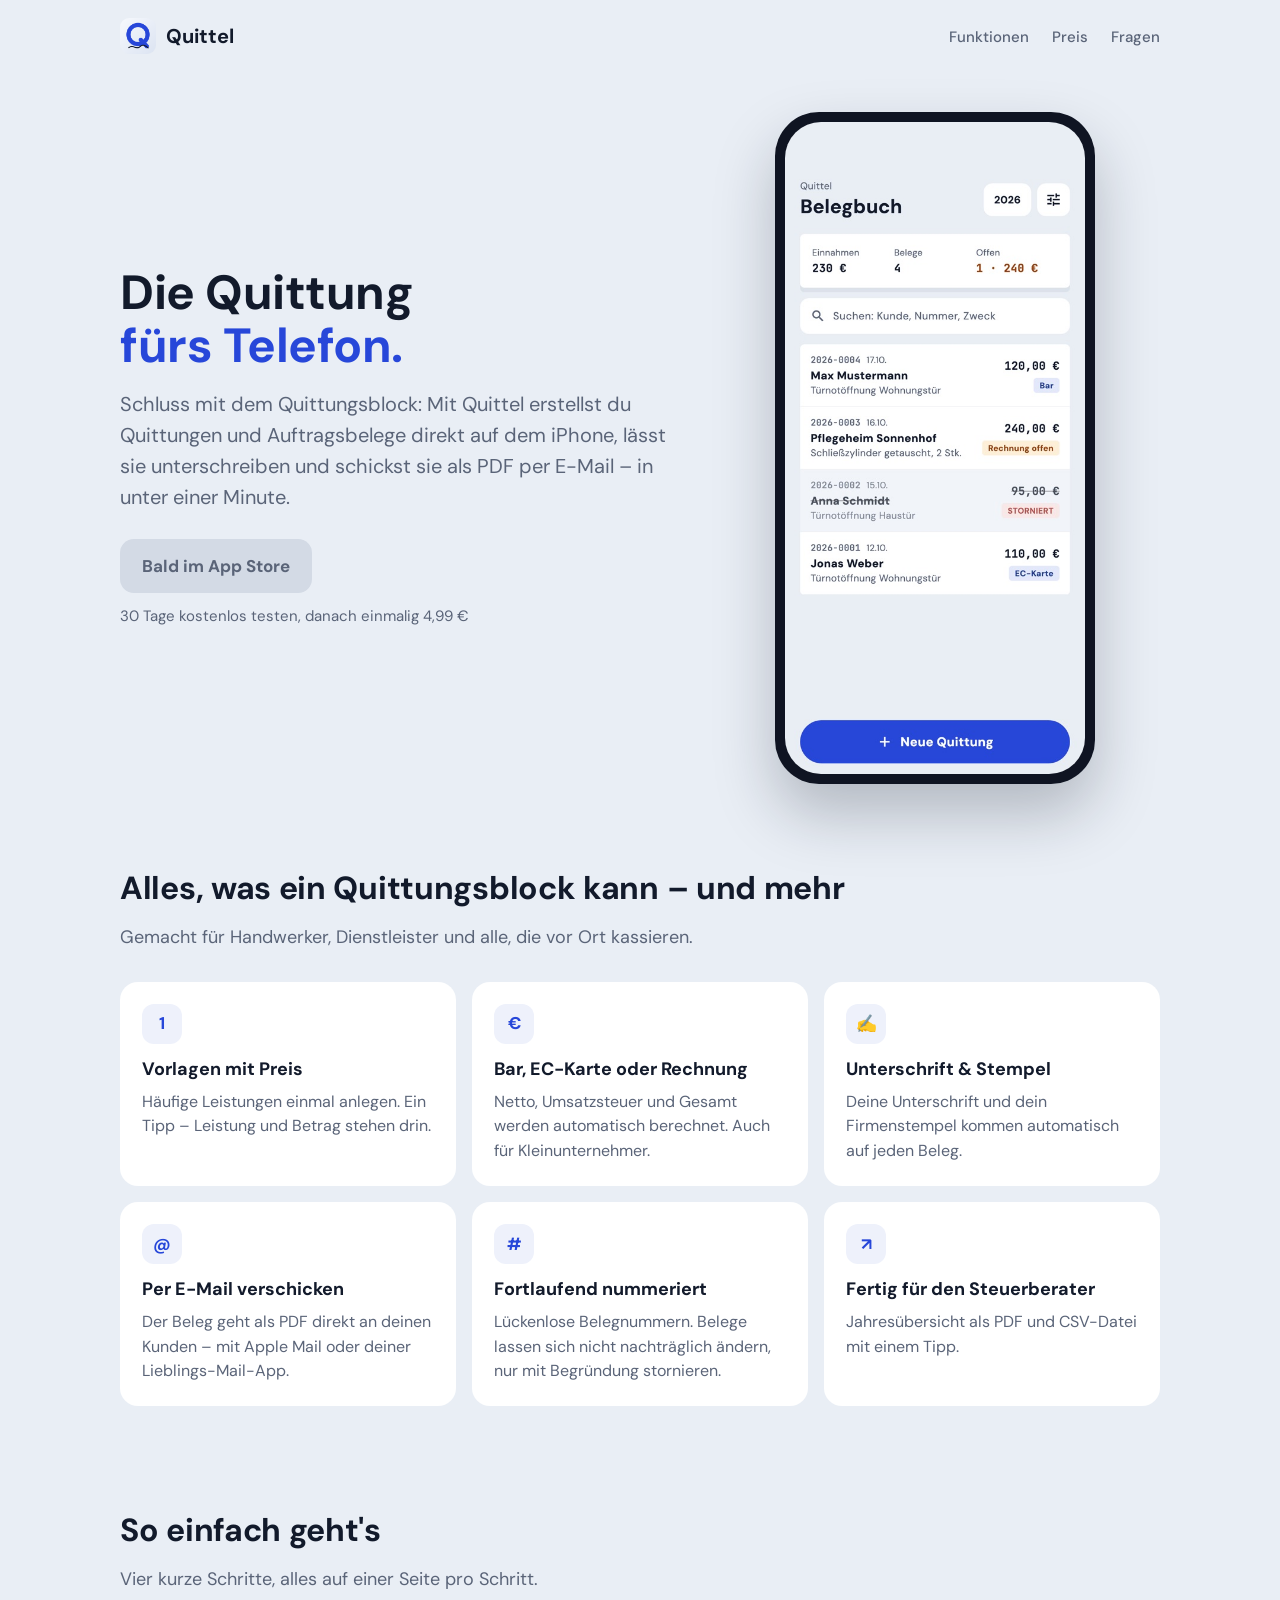
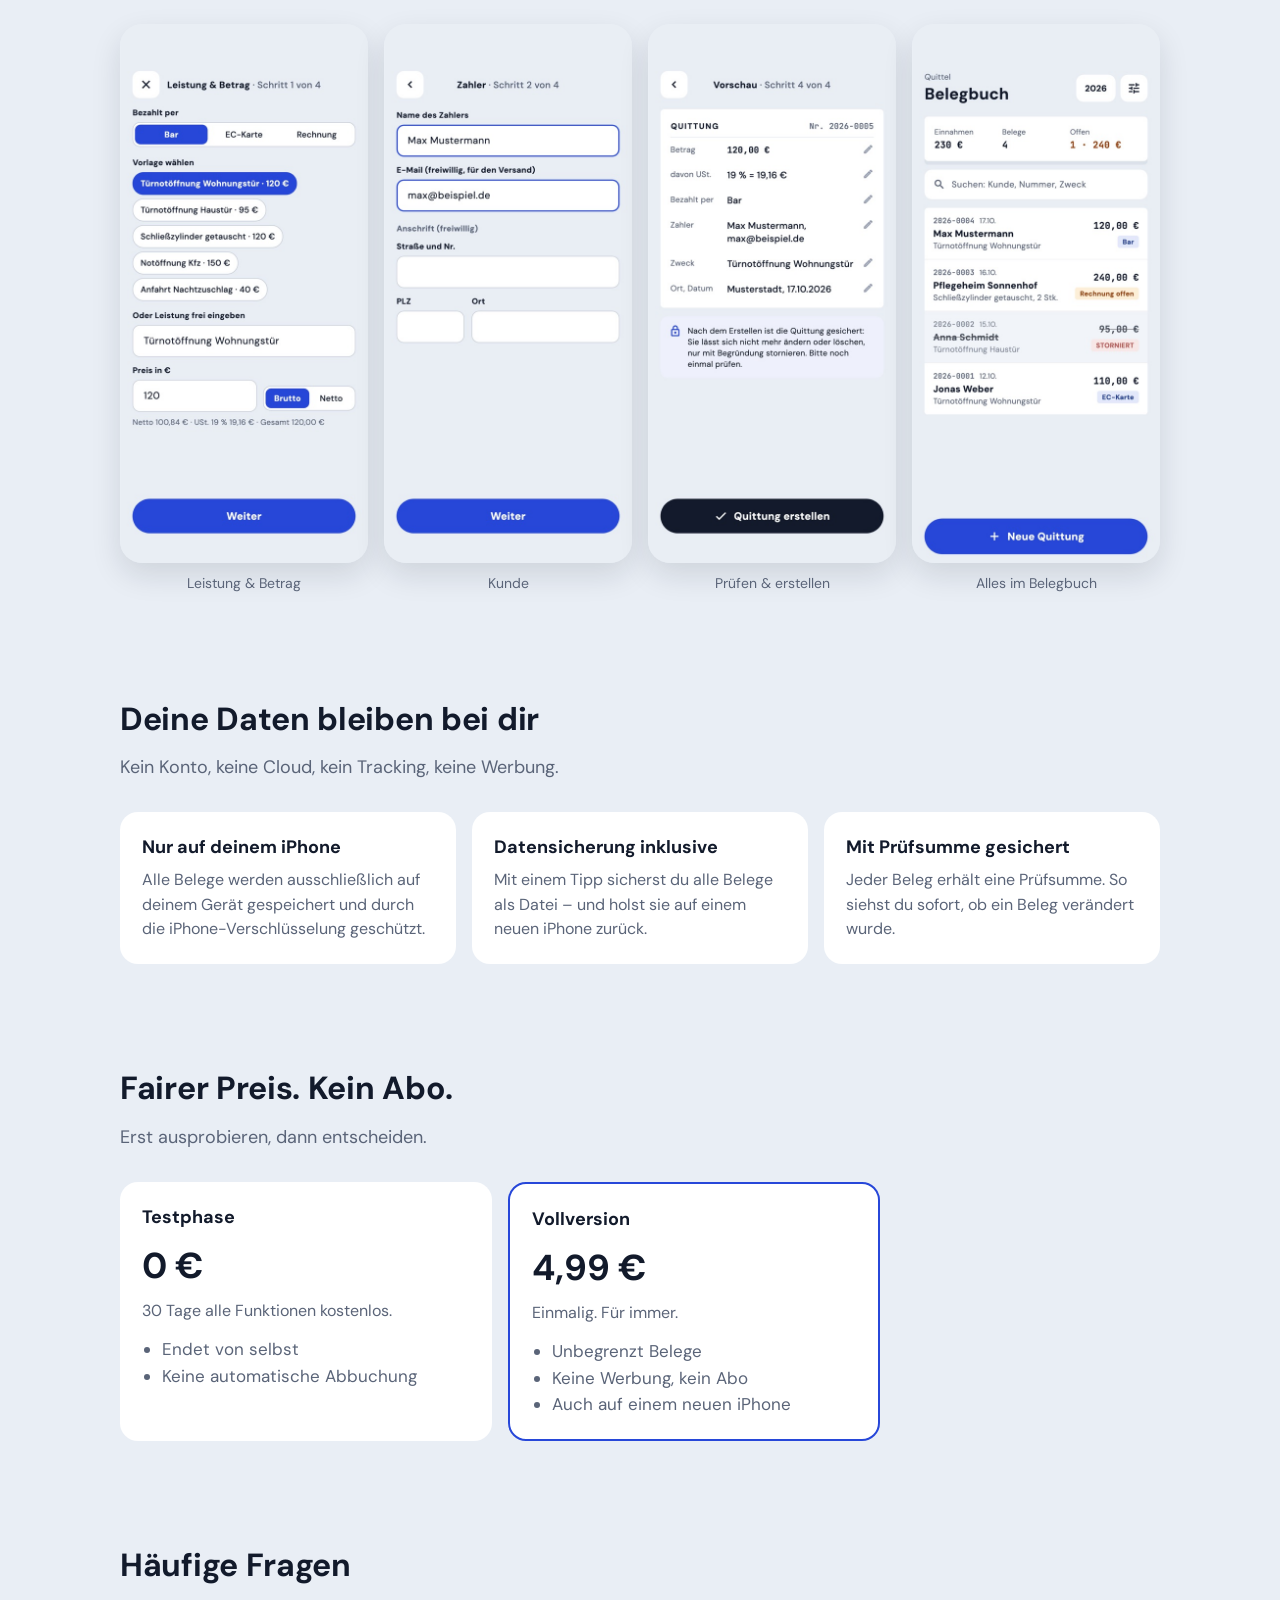
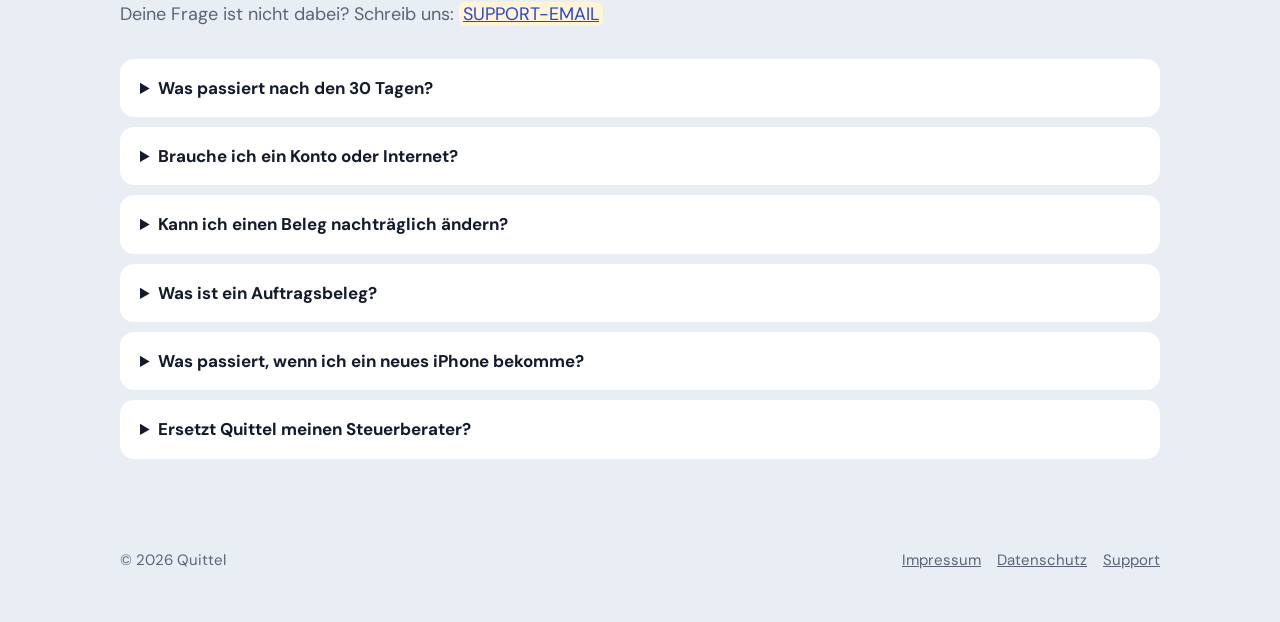
==== index.html @ eef9318b "Webseite Quittel: Startseite, Datenschutz, Impressum (Entwurf mit Platzhaltern) Co-Authored-By: Clau" ====
<!doctype html>
<html lang="de">
<head>
  <meta charset="utf-8">
  <meta name="viewport" content="width=device-width, initial-scale=1">
  <title>Quittel – Die Quittung fürs Telefon</title>
  <meta name="description" content="Quittungen und Auftragsbelege direkt auf dem iPhone erstellen, unterschreiben und per E-Mail verschicken. Ohne Papier, ohne Konto, ohne Abo.">
  <link rel="icon" href="favicon.png">
  <link rel="apple-touch-icon" href="apple-touch-icon.png">
  <link rel="stylesheet" href="style.css">
</head>
<body>
  <header class="top">
    <div class="wrap">
      <a class="brand" href="./"><img src="bilder/icon.png" alt="">Quittel</a>
      <nav class="top">
        <a class="opt" href="#funktionen">Funktionen</a>
        <a class="opt" href="#preis">Preis</a>
        <a href="#fragen">Fragen</a>
      </nav>
    </div>
  </header>

  <main>
    <div class="hero">
      <div class="wrap">
        <div>
          <h1>Die Quittung<br><span>fürs Telefon.</span></h1>
          <p class="lead">Schluss mit dem Quittungsblock: Mit Quittel erstellst du Quittungen und Auftragsbelege direkt auf dem iPhone, lässt sie unterschreiben und schickst sie als PDF per E-Mail – in unter einer Minute.</p>
          <div class="badge-row">
            <span class="btn soon">Bald im App Store</span>
            <span class="price-note">30 Tage kostenlos testen, danach einmalig 4,99 €</span>
          </div>
        </div>
        <div class="phone"><img src="bilder/1-belegbuch.jpg" alt="Quittel: Belegbuch mit mehreren Quittungen"></div>
      </div>
    </div>

    <section id="funktionen">
      <div class="wrap">
        <h2>Alles, was ein Quittungsblock kann – und mehr</h2>
        <p class="sub">Gemacht für Handwerker, Dienstleister und alle, die vor Ort kassieren.</p>
        <div class="features">
          <div class="card"><div class="ico">1</div><h3>Vorlagen mit Preis</h3><p>Häufige Leistungen einmal anlegen. Ein Tipp – Leistung und Betrag stehen drin.</p></div>
          <div class="card"><div class="ico">€</div><h3>Bar, EC-Karte oder Rechnung</h3><p>Netto, Umsatzsteuer und Gesamt werden automatisch berechnet. Auch für Kleinunternehmer.</p></div>
          <div class="card"><div class="ico">✍</div><h3>Unterschrift & Stempel</h3><p>Deine Unterschrift und dein Firmenstempel kommen automatisch auf jeden Beleg.</p></div>
          <div class="card"><div class="ico">@</div><h3>Per E-Mail verschicken</h3><p>Der Beleg geht als PDF direkt an deinen Kunden – mit Apple Mail oder deiner Lieblings-Mail-App.</p></div>
          <div class="card"><div class="ico">#</div><h3>Fortlaufend nummeriert</h3><p>Lückenlose Belegnummern. Belege lassen sich nicht nachträglich ändern, nur mit Begründung stornieren.</p></div>
          <div class="card"><div class="ico">↗</div><h3>Fertig für den Steuerberater</h3><p>Jahresübersicht als PDF und CSV-Datei mit einem Tipp.</p></div>
        </div>
      </div>
    </section>

    <section>
      <div class="wrap">
        <h2>So einfach geht's</h2>
        <p class="sub">Vier kurze Schritte, alles auf einer Seite pro Schritt.</p>
        <div class="shots">
          <figure><img src="bilder/2-leistung.jpg" alt="Schritt 1: Leistung und Betrag" loading="lazy"><figcaption>Leistung & Betrag</figcaption></figure>
          <figure><img src="bilder/3-zahler.jpg" alt="Schritt 2: Kunde" loading="lazy"><figcaption>Kunde</figcaption></figure>
          <figure><img src="bilder/4-vorschau.jpg" alt="Schritt 4: Vorschau" loading="lazy"><figcaption>Prüfen & erstellen</figcaption></figure>
          <figure><img src="bilder/1-belegbuch.jpg" alt="Belegbuch" loading="lazy"><figcaption>Alles im Belegbuch</figcaption></figure>
        </div>
      </div>
    </section>

    <section>
      <div class="wrap">
        <h2>Deine Daten bleiben bei dir</h2>
        <p class="sub">Kein Konto, keine Cloud, kein Tracking, keine Werbung.</p>
        <div class="features">
          <div class="card"><h3>Nur auf deinem iPhone</h3><p>Alle Belege werden ausschließlich auf deinem Gerät gespeichert und durch die iPhone-Verschlüsselung geschützt.</p></div>
          <div class="card"><h3>Datensicherung inklusive</h3><p>Mit einem Tipp sicherst du alle Belege als Datei – und holst sie auf einem neuen iPhone zurück.</p></div>
          <div class="card"><h3>Mit Prüfsumme gesichert</h3><p>Jeder Beleg erhält eine Prüfsumme. So siehst du sofort, ob ein Beleg verändert wurde.</p></div>
        </div>
      </div>
    </section>

    <section id="preis">
      <div class="wrap">
        <h2>Fairer Preis. Kein Abo.</h2>
        <p class="sub">Erst ausprobieren, dann entscheiden.</p>
        <div class="pricing">
          <div class="card">
            <h3>Testphase</h3>
            <div class="amount">0 €</div>
            <p>30 Tage alle Funktionen kostenlos.</p>
            <ul><li>Endet von selbst</li><li>Keine automatische Abbuchung</li></ul>
          </div>
          <div class="card main">
            <h3>Vollversion</h3>
            <div class="amount">4,99 €</div>
            <p>Einmalig. Für immer.</p>
            <ul><li>Unbegrenzt Belege</li><li>Keine Werbung, kein Abo</li><li>Auch auf einem neuen iPhone</li></ul>
          </div>
        </div>
      </div>
    </section>

    <section id="fragen">
      <div class="wrap">
        <h2>Häufige Fragen</h2>
        <p class="sub">Deine Frage ist nicht dabei? Schreib uns: <a href="mailto:SUPPORT-EMAIL" class="todo">SUPPORT-EMAIL</a></p>
        <details><summary>Was passiert nach den 30 Tagen?</summary><p>Du kannst keine neuen Belege mehr erstellen, bis du die Vollversion für einmalig 4,99 € freischaltest. Alle bisherigen Belege bleiben sichtbar und lassen sich weiter teilen, versenden und exportieren.</p></details>
        <details><summary>Brauche ich ein Konto oder Internet?</summary><p>Nein. Quittel funktioniert ohne Konto und ohne Internet. Internet brauchst du nur zum Versenden per E-Mail und für den Kauf im App Store.</p></details>
        <details><summary>Kann ich einen Beleg nachträglich ändern?</summary><p>Nein, das ist Absicht: Erstellte Belege sind gesichert. Bei einem Fehler stornierst du den Beleg mit Begründung – er bleibt durchgestrichen sichtbar, die Nummer bleibt belegt.</p></details>
        <details><summary>Was ist ein Auftragsbeleg?</summary><p>Wenn dein Kunde nicht sofort zahlt, dokumentiert Quittel den Auftrag mit Rechnungsempfänger und Auftraggeber. Die Rechnung schreibst du wie gewohnt (z. B. mit SumUp) und trägst später die Rechnungsnummer ein, sobald bezahlt wurde.</p></details>
        <details><summary>Was passiert, wenn ich ein neues iPhone bekomme?</summary><p>Mit einem iPhone-Backup ziehen deine Belege automatisch mit um. Alternativ sicherst du sie in Quittel unter „Datensicherung“ und spielst sie auf dem neuen iPhone wieder ein. Deinen Kauf stellst du mit „Kauf wiederherstellen“ wieder her.</p></details>
        <details><summary>Ersetzt Quittel meinen Steuerberater?</summary><p>Nein. Quittel ist ein Hilfsmittel zum Erstellen und Aufbewahren von Belegen. Für steuerliche Fragen wende dich bitte an deinen Steuerberater.</p></details>
      </div>
    </section>
  </main>

  <footer>
    <div class="wrap">
      <span>© 2026 Quittel</span>
      <span><a href="impressum.html">Impressum</a><a href="datenschutz.html">Datenschutz</a><a href="mailto:SUPPORT-EMAIL">Support</a></span>
    </div>
  </footer>
</body>
</html>
---- style.css ----
@font-face { font-family: "DM Sans"; src: url("fonts/DMSans-Regular.ttf") format("truetype"); font-weight: 400; font-display: swap; }
@font-face { font-family: "DM Sans"; src: url("fonts/DMSans-Medium.ttf") format("truetype"); font-weight: 500; font-display: swap; }
@font-face { font-family: "DM Sans"; src: url("fonts/DMSans-Bold.ttf") format("truetype"); font-weight: 700; font-display: swap; }

:root {
  --bg: #e9eef5;
  --card: #ffffff;
  --ink: #121a2b;
  --muted: #5a6478;
  --line: #d3dae5;
  --accent: #2747d9;
  --accent-soft: #eef1fb;
  --green: #166534;
  --radius: 18px;
}

* { box-sizing: border-box; }
html { -webkit-text-size-adjust: 100%; }
body {
  margin: 0;
  background: var(--bg);
  color: var(--ink);
  font-family: "DM Sans", -apple-system, BlinkMacSystemFont, "Segoe UI", sans-serif;
  font-size: 17px;
  line-height: 1.55;
}
a { color: var(--accent); }
img { max-width: 100%; display: block; }

.wrap { max-width: 1080px; margin: 0 auto; padding: 0 20px; }

/* Kopfzeile */
header.top { padding: 18px 0; }
header.top .wrap { display: flex; align-items: center; justify-content: space-between; gap: 12px; }
.brand { display: flex; align-items: center; gap: 10px; text-decoration: none; color: var(--ink); font-weight: 700; font-size: 20px; }
.brand img { width: 36px; height: 36px; border-radius: 9px; }
nav.top a { color: var(--muted); text-decoration: none; margin-left: 18px; font-weight: 500; font-size: 15px; }
nav.top a:hover { color: var(--ink); }

/* Startbereich */
.hero { padding: 40px 0 30px; }
.hero .wrap { display: grid; grid-template-columns: 1.1fr 0.9fr; gap: 40px; align-items: center; }
.hero h1 { font-size: 48px; line-height: 1.1; margin: 0 0 16px; letter-spacing: -0.5px; }
.hero h1 span { color: var(--accent); }
.hero p.lead { font-size: 20px; color: var(--muted); margin: 0 0 26px; }
.badge-row { display: flex; flex-wrap: wrap; gap: 12px; align-items: center; }
.btn {
  display: inline-block; background: var(--ink); color: #fff; text-decoration: none;
  padding: 14px 22px; border-radius: 14px; font-weight: 700;
}
.btn.soon { background: var(--line); color: var(--muted); cursor: default; }
.price-note { color: var(--muted); font-size: 15px; }
.phone {
  background: #0f1422; border-radius: 44px; padding: 10px; box-shadow: 0 30px 60px rgba(18, 26, 43, 0.25);
  max-width: 320px; margin: 0 auto;
}
.phone img { border-radius: 36px; }

/* Abschnitte */
section { padding: 50px 0; }
section h2 { font-size: 32px; margin: 0 0 10px; letter-spacing: -0.3px; }
section p.sub { color: var(--muted); margin: 0 0 30px; font-size: 18px; }

.features { display: grid; grid-template-columns: repeat(3, 1fr); gap: 16px; }
.card { background: var(--card); border-radius: var(--radius); padding: 22px; }
.card h3 { margin: 0 0 6px; font-size: 18px; }
.card p { margin: 0; color: var(--muted); font-size: 16px; }
.card .ico { width: 40px; height: 40px; border-radius: 12px; background: var(--accent-soft); color: var(--accent); display: grid; place-items: center; font-weight: 700; margin-bottom: 12px; }

.shots { display: grid; grid-template-columns: repeat(4, 1fr); gap: 16px; }
.shots figure { margin: 0; }
.shots img { border-radius: 22px; box-shadow: 0 12px 30px rgba(18, 26, 43, 0.12); }
.shots figcaption { text-align: center; color: var(--muted); font-size: 14px; margin-top: 10px; }

.steps { counter-reset: s; display: grid; grid-template-columns: repeat(4, 1fr); gap: 16px; }
.steps .card { position: relative; padding-top: 52px; }
.steps .card::before {
  counter-increment: s; content: counter(s);
  position: absolute; top: 18px; left: 22px; width: 26px; height: 26px; border-radius: 50%;
  background: var(--accent); color: #fff; font-weight: 700; font-size: 14px; display: grid; place-items: center;
}

.pricing { display: grid; grid-template-columns: 1fr 1fr; gap: 16px; max-width: 760px; }
.pricing .card.main { border: 2px solid var(--accent); }
.pricing .amount { font-size: 36px; font-weight: 700; margin: 6px 0; }
.pricing ul { margin: 12px 0 0; padding-left: 20px; color: var(--muted); }

details { background: var(--card); border-radius: 14px; padding: 16px 20px; margin-bottom: 10px; }
summary { font-weight: 700; cursor: pointer; }
details p { color: var(--muted); margin: 10px 0 0; }

/* Rechtstexte */
.doc { background: var(--card); border-radius: var(--radius); padding: 32px; margin: 10px 0 50px; }
.doc h1 { margin-top: 0; font-size: 34px; }
.doc h2 { font-size: 21px; margin-top: 28px; }
.doc p, .doc li { color: #2b3446; }
.todo { background: #fff4d6; border-radius: 6px; padding: 0 4px; }

footer { padding: 30px 0 50px; color: var(--muted); font-size: 15px; }
footer .wrap { display: flex; flex-wrap: wrap; justify-content: space-between; gap: 12px; }
footer a { color: var(--muted); margin-left: 16px; }

@media (max-width: 860px) {
  .hero .wrap { grid-template-columns: 1fr; }
  .hero h1 { font-size: 36px; }
  .features, .steps { grid-template-columns: 1fr 1fr; }
  .shots { grid-template-columns: 1fr 1fr; }
  .pricing { grid-template-columns: 1fr; }
  nav.top a.opt { display: none; }
}
@media (max-width: 520px) {
  .features, .steps { grid-template-columns: 1fr; }
  .doc { padding: 22px; }
  footer a { margin: 0 14px 0 0; }
}
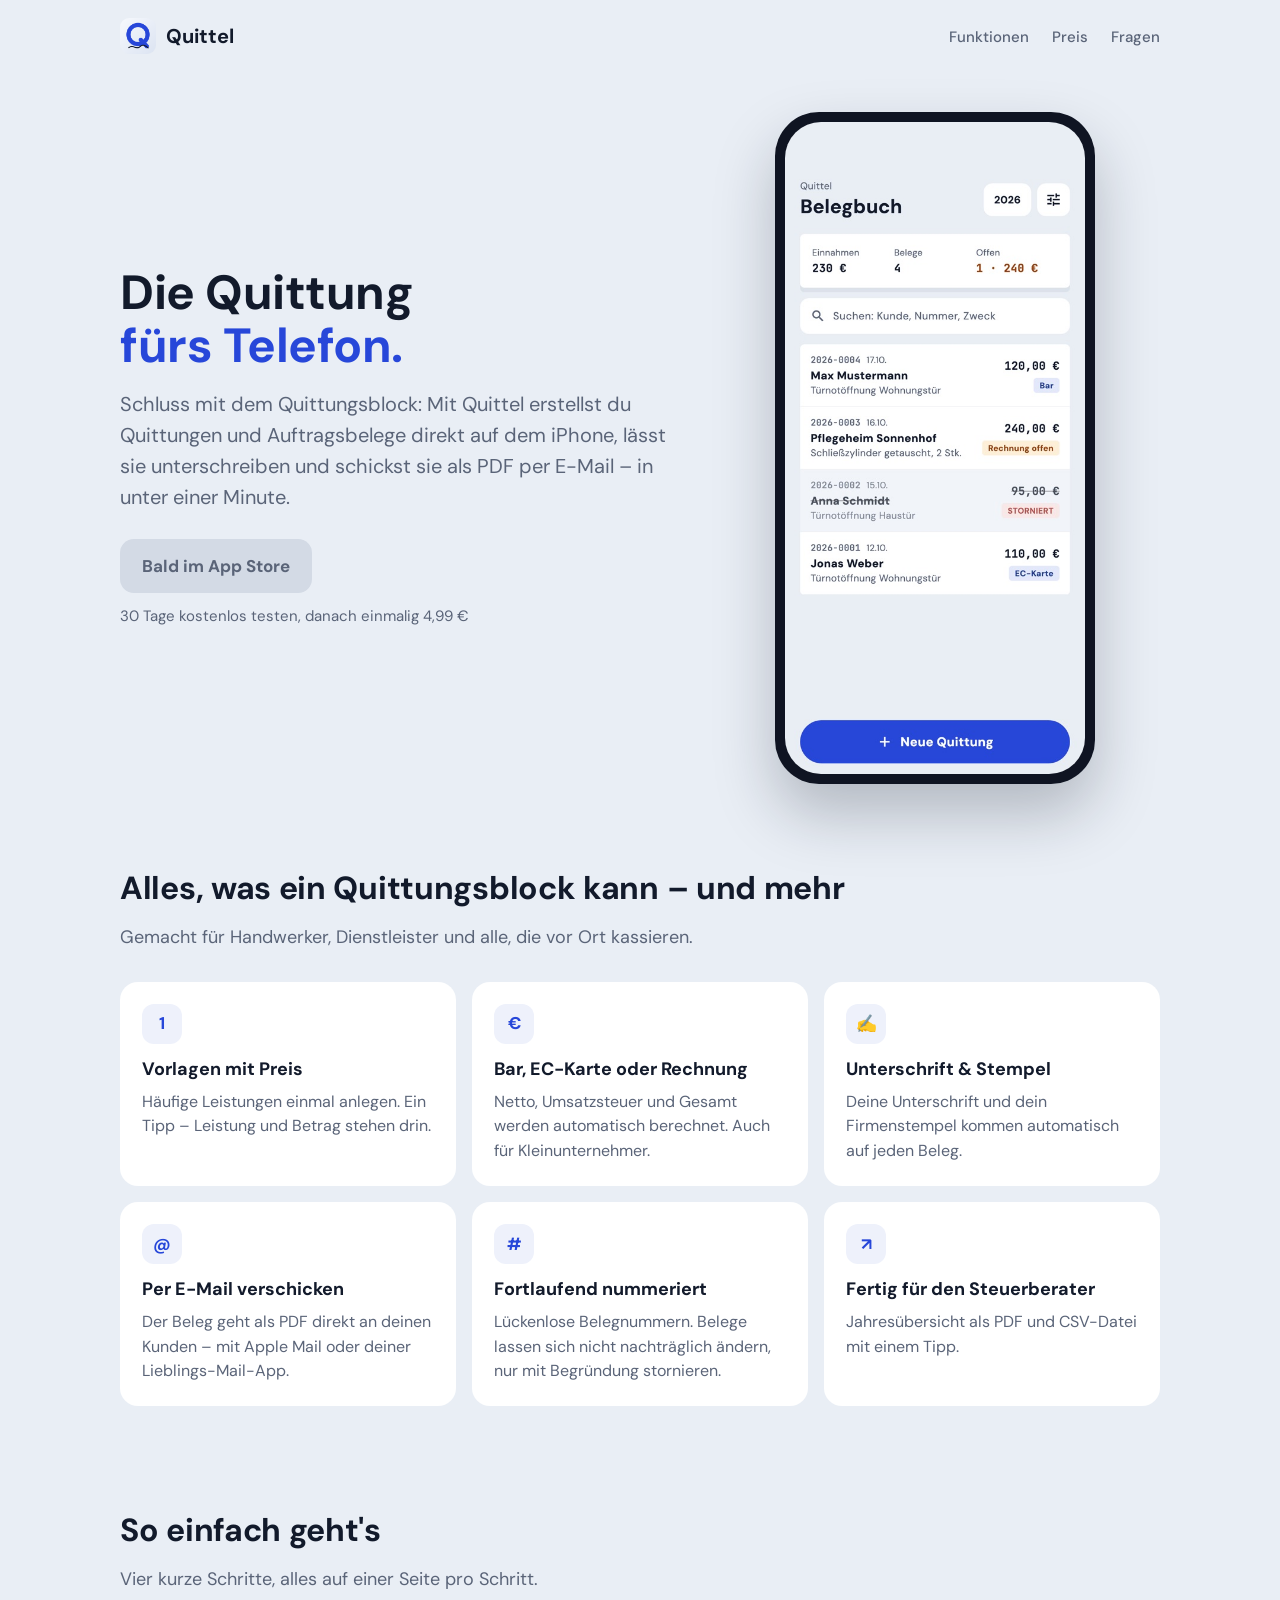
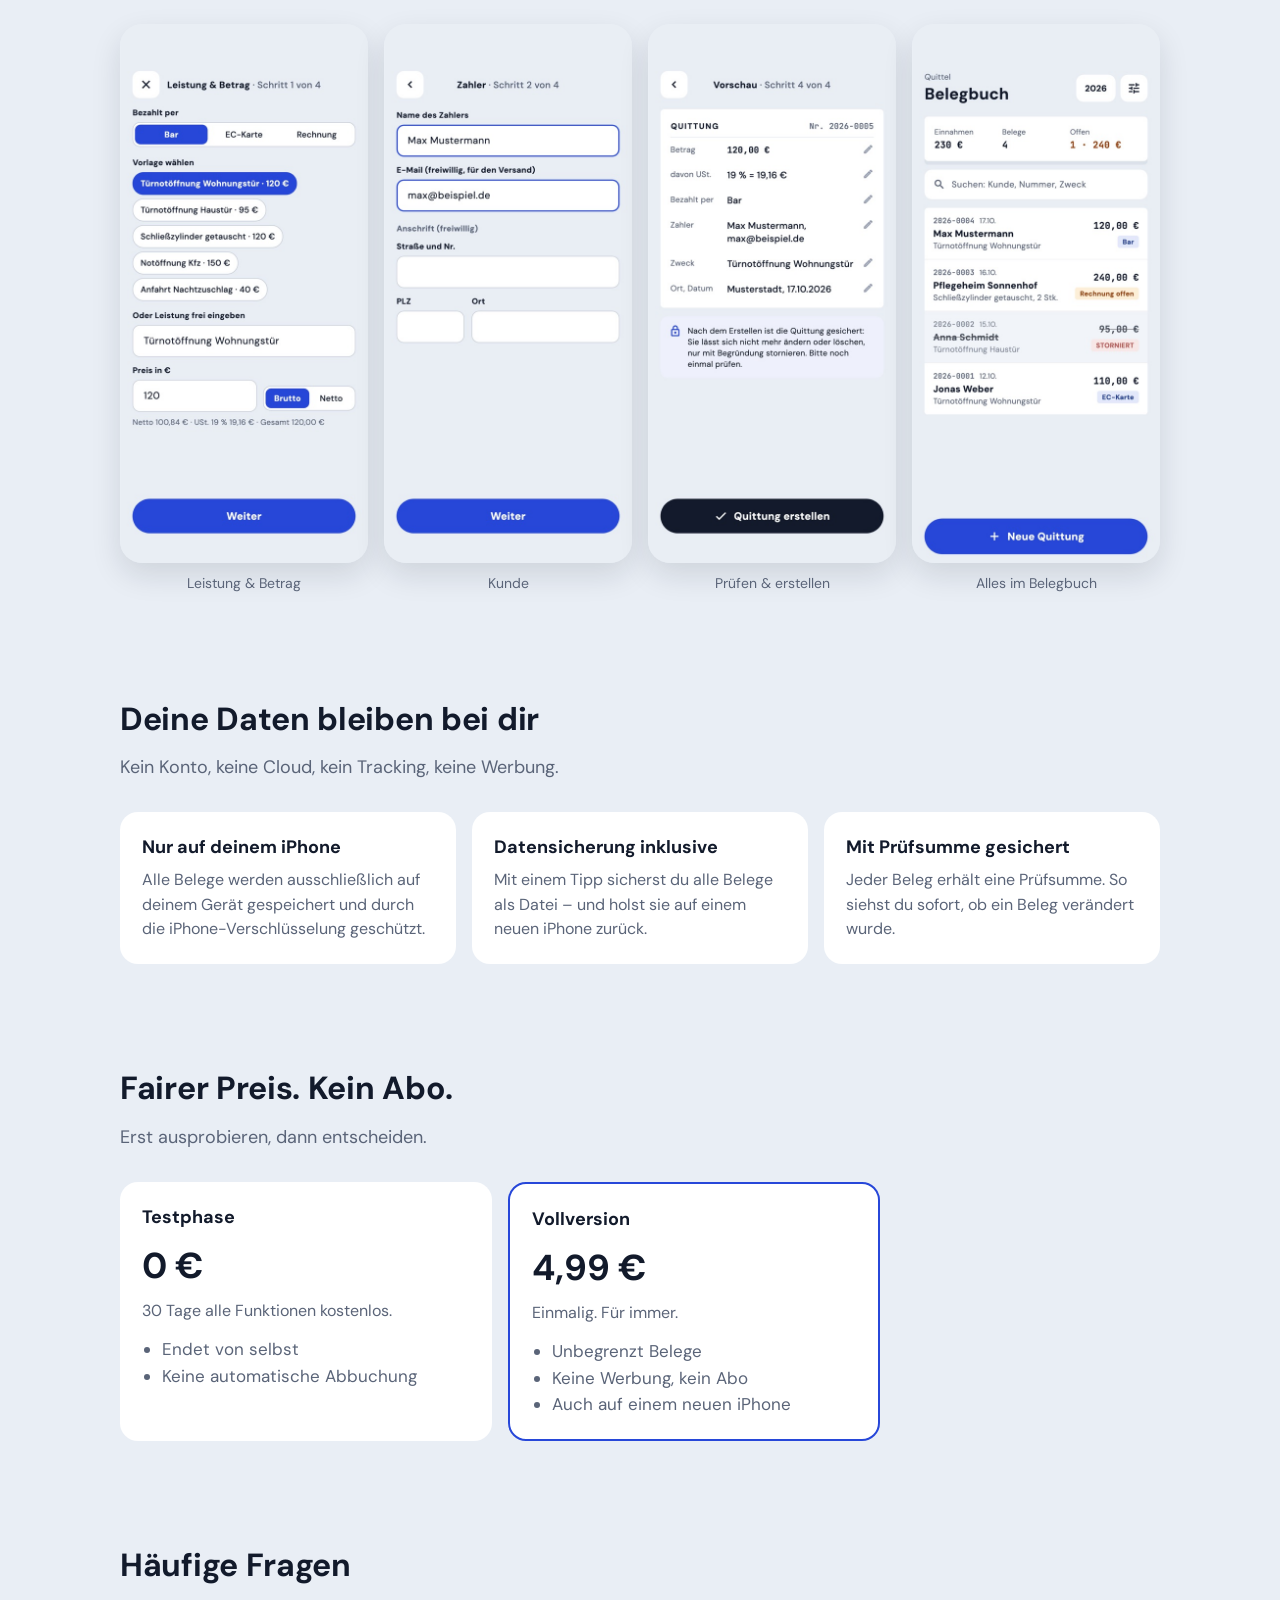
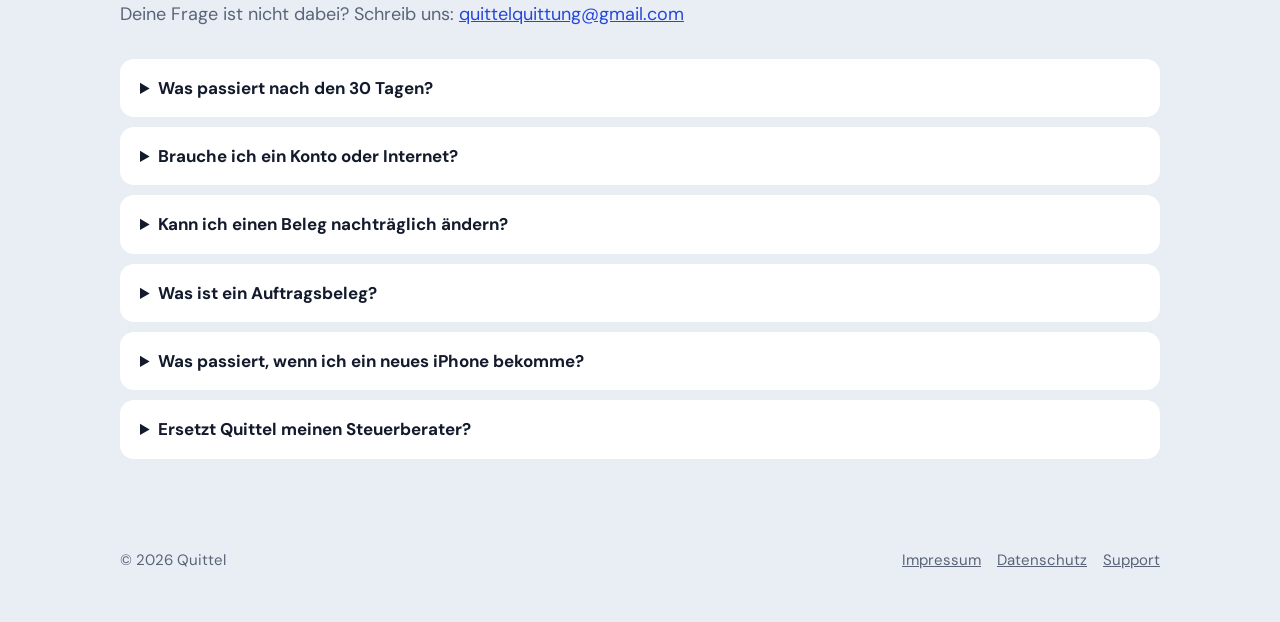
==== commit 9f089b83: "Support-Adresse eingetragen, Gmail in der Datenschutzerklärung" ====
--- a/index.html
+++ b/index.html
@@ -100,7 +100,7 @@
     <section id="fragen">
       <div class="wrap">
         <h2>Häufige Fragen</h2>
-        <p class="sub">Deine Frage ist nicht dabei? Schreib uns: <a href="mailto:SUPPORT-EMAIL" class="todo">SUPPORT-EMAIL</a></p>
+        <p class="sub">Deine Frage ist nicht dabei? Schreib uns: <a href="mailto:quittelquittung@gmail.com">quittelquittung@gmail.com</a></p>
         <details><summary>Was passiert nach den 30 Tagen?</summary><p>Du kannst keine neuen Belege mehr erstellen, bis du die Vollversion für einmalig 4,99 € freischaltest. Alle bisherigen Belege bleiben sichtbar und lassen sich weiter teilen, versenden und exportieren.</p></details>
         <details><summary>Brauche ich ein Konto oder Internet?</summary><p>Nein. Quittel funktioniert ohne Konto und ohne Internet. Internet brauchst du nur zum Versenden per E-Mail und für den Kauf im App Store.</p></details>
         <details><summary>Kann ich einen Beleg nachträglich ändern?</summary><p>Nein, das ist Absicht: Erstellte Belege sind gesichert. Bei einem Fehler stornierst du den Beleg mit Begründung – er bleibt durchgestrichen sichtbar, die Nummer bleibt belegt.</p></details>
@@ -114,7 +114,7 @@
   <footer>
     <div class="wrap">
       <span>© 2026 Quittel</span>
-      <span><a href="impressum.html">Impressum</a><a href="datenschutz.html">Datenschutz</a><a href="mailto:SUPPORT-EMAIL">Support</a></span>
+      <span><a href="impressum.html">Impressum</a><a href="datenschutz.html">Datenschutz</a><a href="mailto:quittelquittung@gmail.com">Support</a></span>
     </div>
   </footer>
 </body>
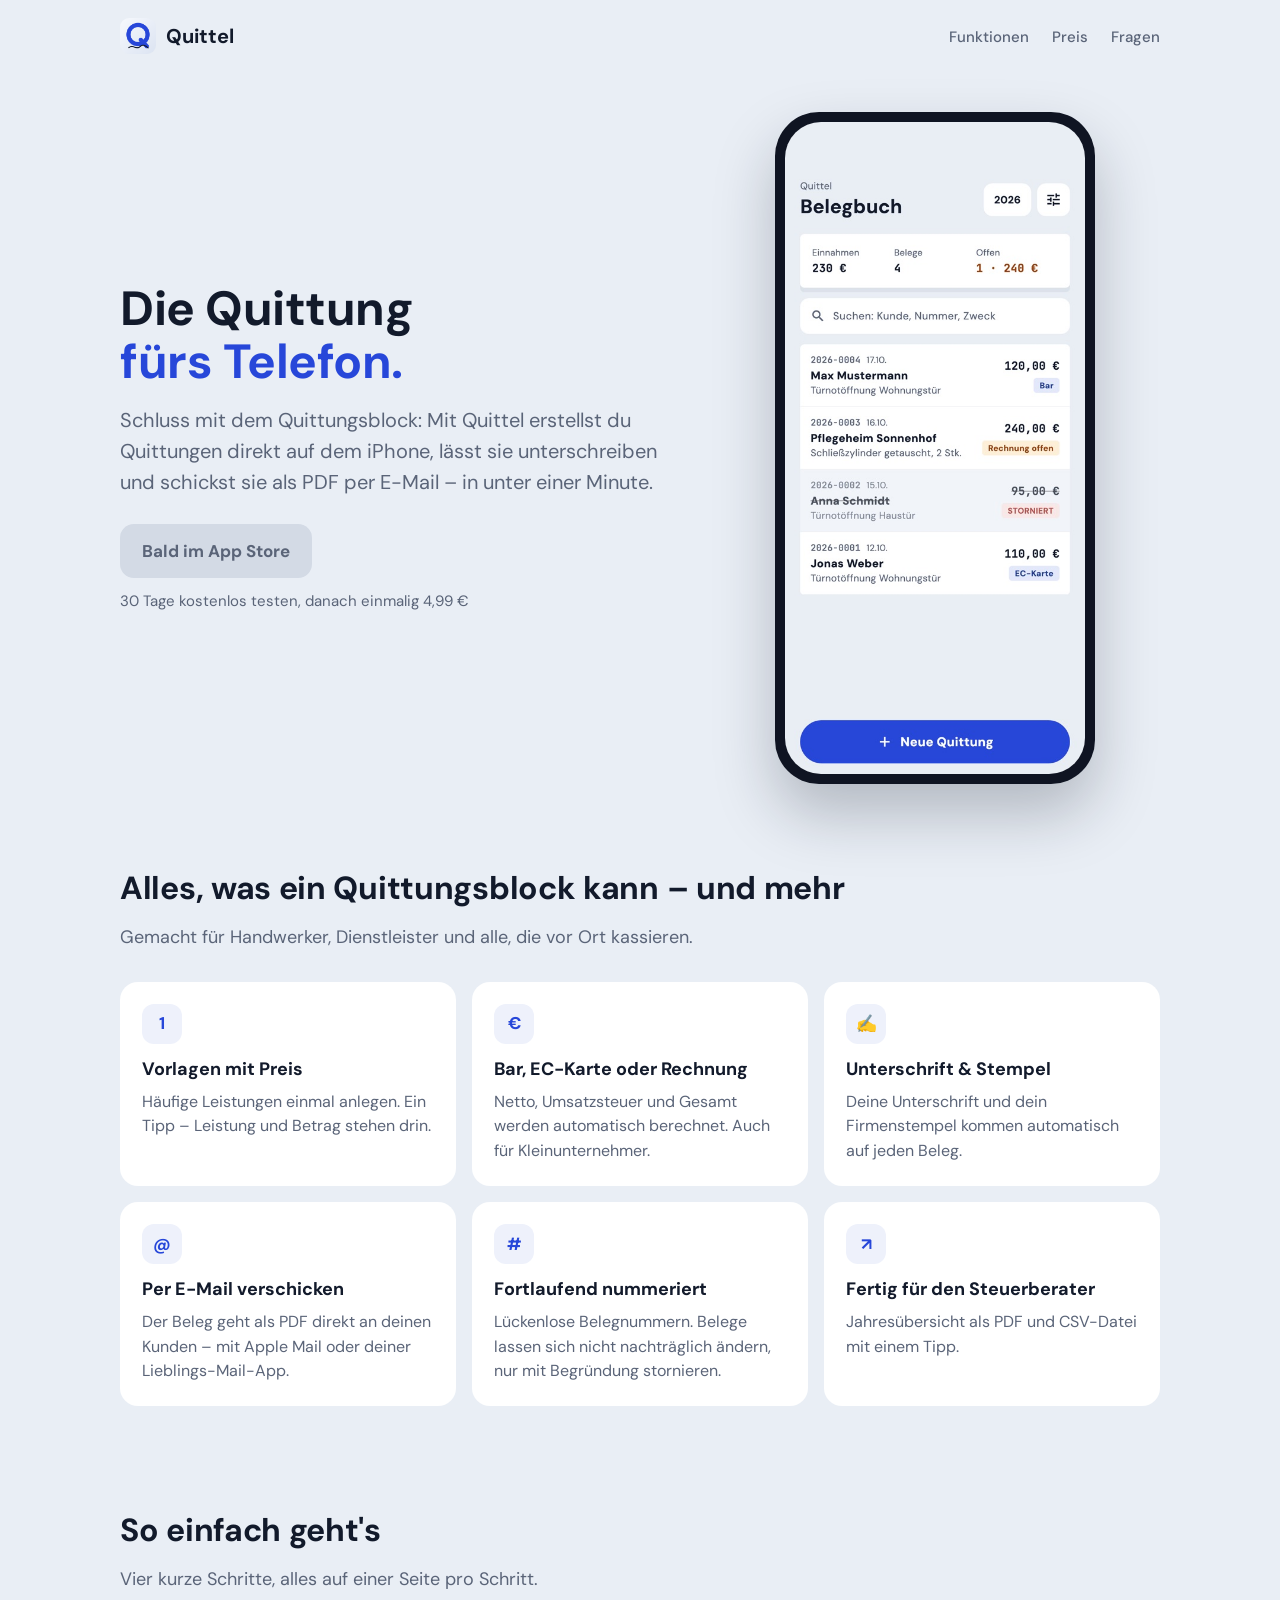
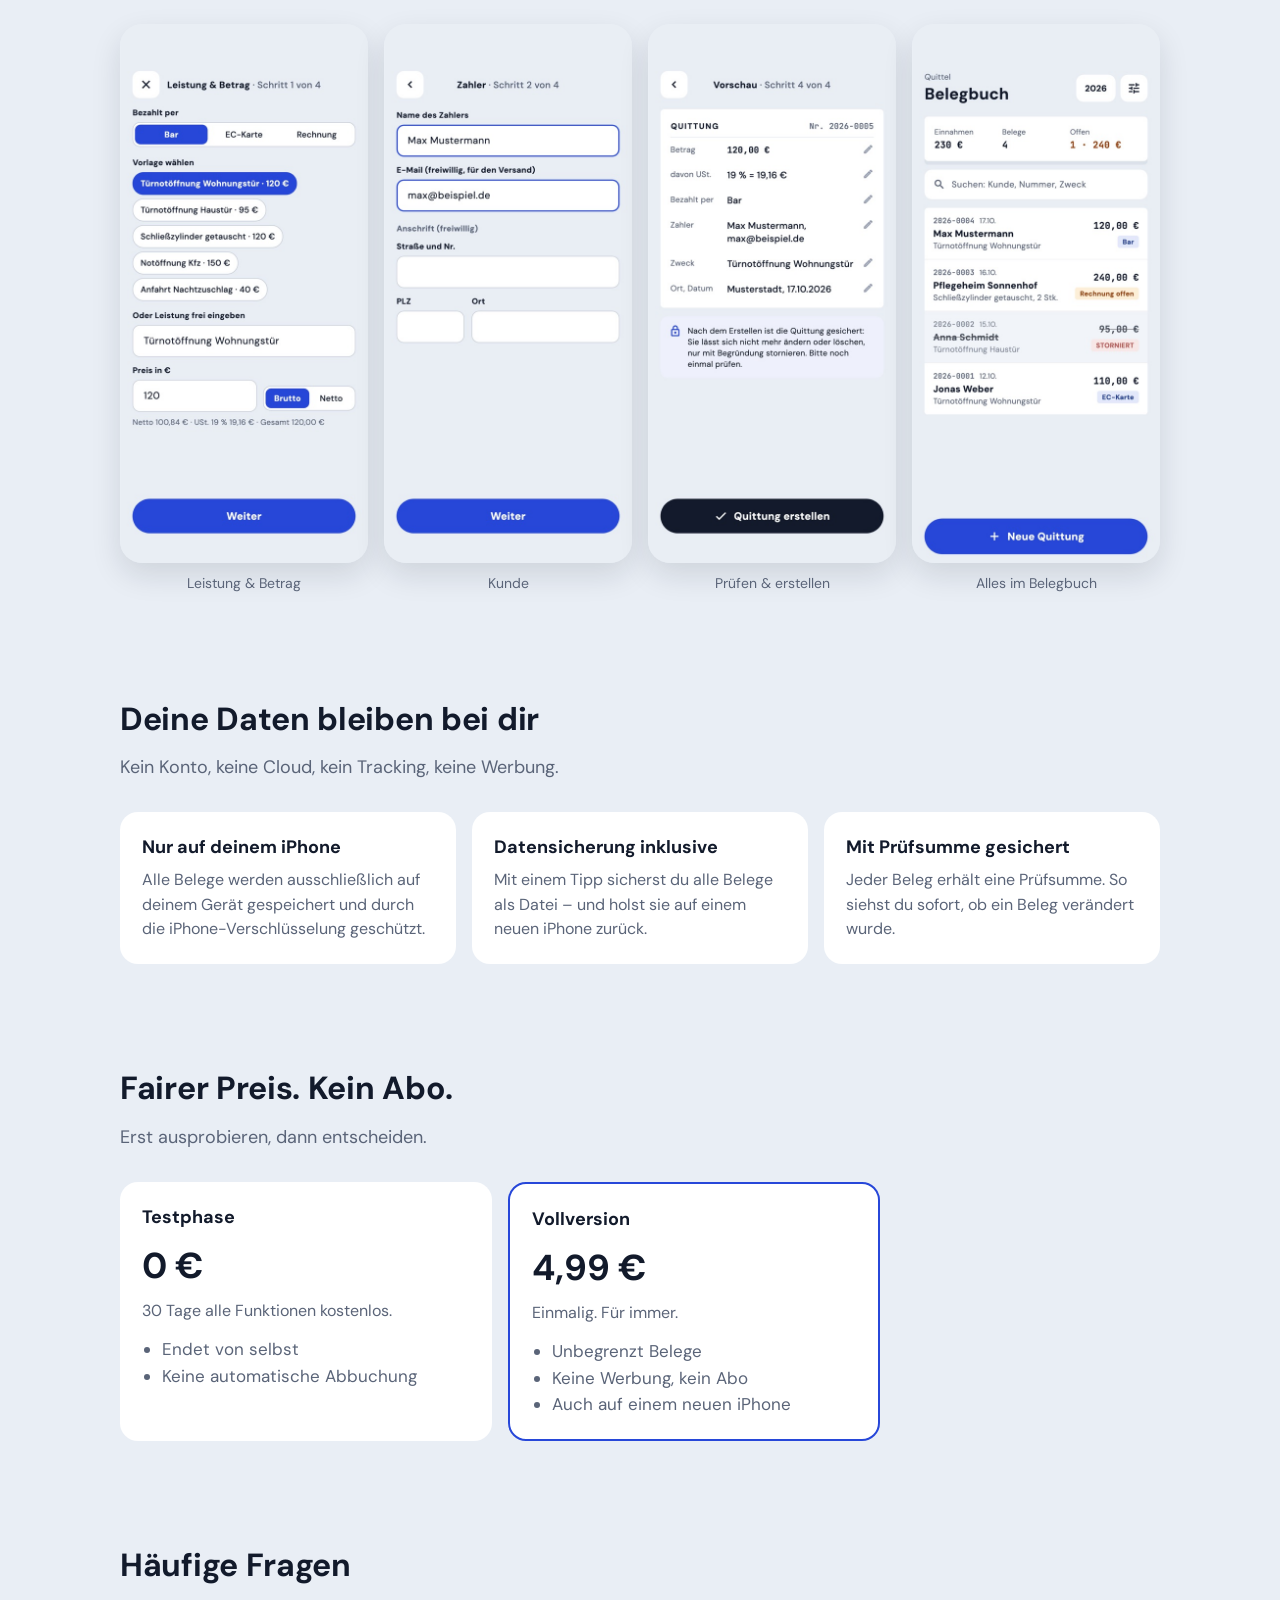
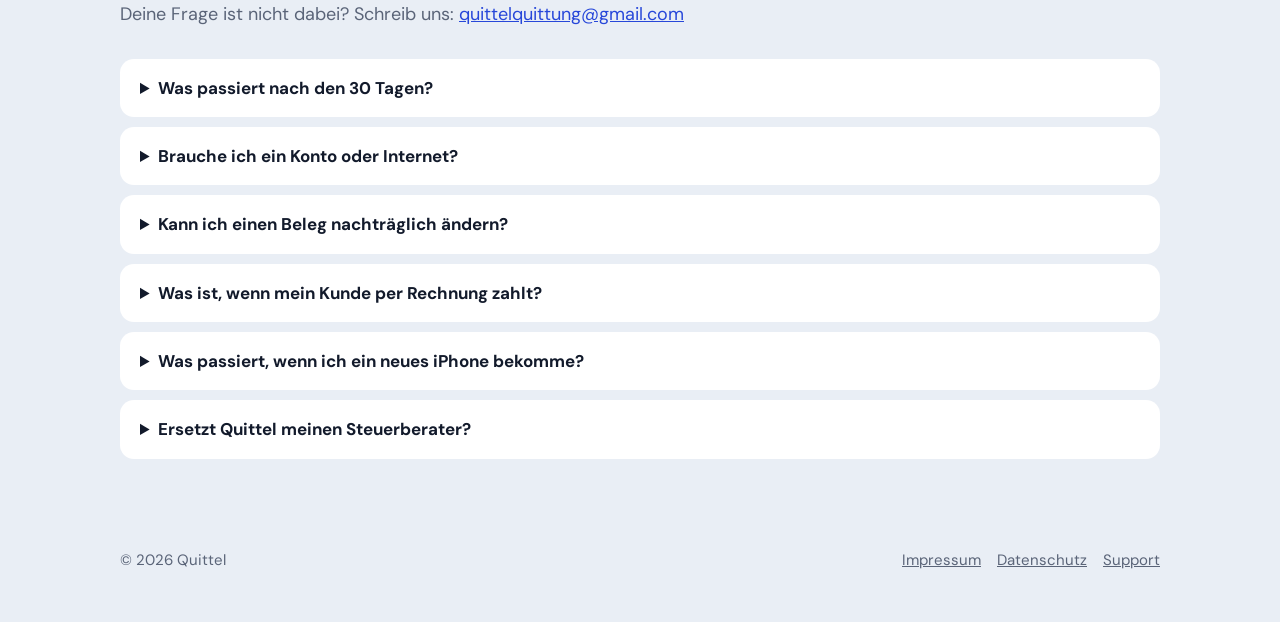
==== commit 98e5e8f3: "Bezeichnung Auftragsbeleg entfernt" ====
--- a/index.html
+++ b/index.html
@@ -4,7 +4,7 @@
   <meta charset="utf-8">
   <meta name="viewport" content="width=device-width, initial-scale=1">
   <title>Quittel – Die Quittung fürs Telefon</title>
-  <meta name="description" content="Quittungen und Auftragsbelege direkt auf dem iPhone erstellen, unterschreiben und per E-Mail verschicken. Ohne Papier, ohne Konto, ohne Abo.">
+  <meta name="description" content="Quittungen direkt auf dem iPhone erstellen, unterschreiben und per E-Mail verschicken. Ohne Papier, ohne Konto, ohne Abo.">
   <link rel="icon" href="favicon.png">
   <link rel="apple-touch-icon" href="apple-touch-icon.png">
   <link rel="stylesheet" href="style.css">
@@ -26,10 +26,10 @@
       <div class="wrap">
         <div>
           <h1>Die Quittung<br><span>fürs Telefon.</span></h1>
-          <p class="lead">Schluss mit dem Quittungsblock: Mit Quittel erstellst du Quittungen und Auftragsbelege direkt auf dem iPhone, lässt sie unterschreiben und schickst sie als PDF per E-Mail – in unter einer Minute.</p>
+          <p class="lead">Schluss mit dem Quittungsblock: Mit Quittel erstellst du Quittungen direkt auf dem iPhone, lässt sie unterschreiben und schickst sie als PDF per E-Mail – in unter einer Minute.</p>
           <div class="badge-row">
             <span class="btn soon">Bald im App Store</span>
-            <span class="price-note">30 Tage kostenlos testen, danach einmalig 4,99 €</span>
+            <span class="price-note">30 Tage kostenlos testen, danach einmalig 4,99&nbsp;€</span>
           </div>
         </div>
         <div class="phone"><img src="bilder/1-belegbuch.jpg" alt="Quittel: Belegbuch mit mehreren Quittungen"></div>
@@ -83,13 +83,13 @@
         <div class="pricing">
           <div class="card">
             <h3>Testphase</h3>
-            <div class="amount">0 €</div>
+            <div class="amount">0&nbsp;€</div>
             <p>30 Tage alle Funktionen kostenlos.</p>
             <ul><li>Endet von selbst</li><li>Keine automatische Abbuchung</li></ul>
           </div>
           <div class="card main">
             <h3>Vollversion</h3>
-            <div class="amount">4,99 €</div>
+            <div class="amount">4,99&nbsp;€</div>
             <p>Einmalig. Für immer.</p>
             <ul><li>Unbegrenzt Belege</li><li>Keine Werbung, kein Abo</li><li>Auch auf einem neuen iPhone</li></ul>
           </div>
@@ -101,10 +101,10 @@
       <div class="wrap">
         <h2>Häufige Fragen</h2>
         <p class="sub">Deine Frage ist nicht dabei? Schreib uns: <a href="mailto:quittelquittung@gmail.com">quittelquittung@gmail.com</a></p>
-        <details><summary>Was passiert nach den 30 Tagen?</summary><p>Du kannst keine neuen Belege mehr erstellen, bis du die Vollversion für einmalig 4,99 € freischaltest. Alle bisherigen Belege bleiben sichtbar und lassen sich weiter teilen, versenden und exportieren.</p></details>
+        <details><summary>Was passiert nach den 30 Tagen?</summary><p>Du kannst keine neuen Belege mehr erstellen, bis du die Vollversion für einmalig 4,99&nbsp;€ freischaltest. Alle bisherigen Belege bleiben sichtbar und lassen sich weiter teilen, versenden und exportieren.</p></details>
         <details><summary>Brauche ich ein Konto oder Internet?</summary><p>Nein. Quittel funktioniert ohne Konto und ohne Internet. Internet brauchst du nur zum Versenden per E-Mail und für den Kauf im App Store.</p></details>
         <details><summary>Kann ich einen Beleg nachträglich ändern?</summary><p>Nein, das ist Absicht: Erstellte Belege sind gesichert. Bei einem Fehler stornierst du den Beleg mit Begründung – er bleibt durchgestrichen sichtbar, die Nummer bleibt belegt.</p></details>
-        <details><summary>Was ist ein Auftragsbeleg?</summary><p>Wenn dein Kunde nicht sofort zahlt, dokumentiert Quittel den Auftrag mit Rechnungsempfänger und Auftraggeber. Die Rechnung schreibst du wie gewohnt (z. B. mit SumUp) und trägst später die Rechnungsnummer ein, sobald bezahlt wurde.</p></details>
+        <details><summary>Was ist, wenn mein Kunde per Rechnung zahlt?</summary><p>Dann wählst du „Rechnung“ als Zahlungsart. Quittel hält die Leistung und den Rechnungsempfänger fest; die Rechnung selbst schreibst du wie gewohnt (z. B. mit SumUp). Sobald bezahlt wurde, trägst du die Rechnungsnummer nach.</p></details>
         <details><summary>Was passiert, wenn ich ein neues iPhone bekomme?</summary><p>Mit einem iPhone-Backup ziehen deine Belege automatisch mit um. Alternativ sicherst du sie in Quittel unter „Datensicherung“ und spielst sie auf dem neuen iPhone wieder ein. Deinen Kauf stellst du mit „Kauf wiederherstellen“ wieder her.</p></details>
         <details><summary>Ersetzt Quittel meinen Steuerberater?</summary><p>Nein. Quittel ist ein Hilfsmittel zum Erstellen und Aufbewahren von Belegen. Für steuerliche Fragen wende dich bitte an deinen Steuerberater.</p></details>
       </div>
